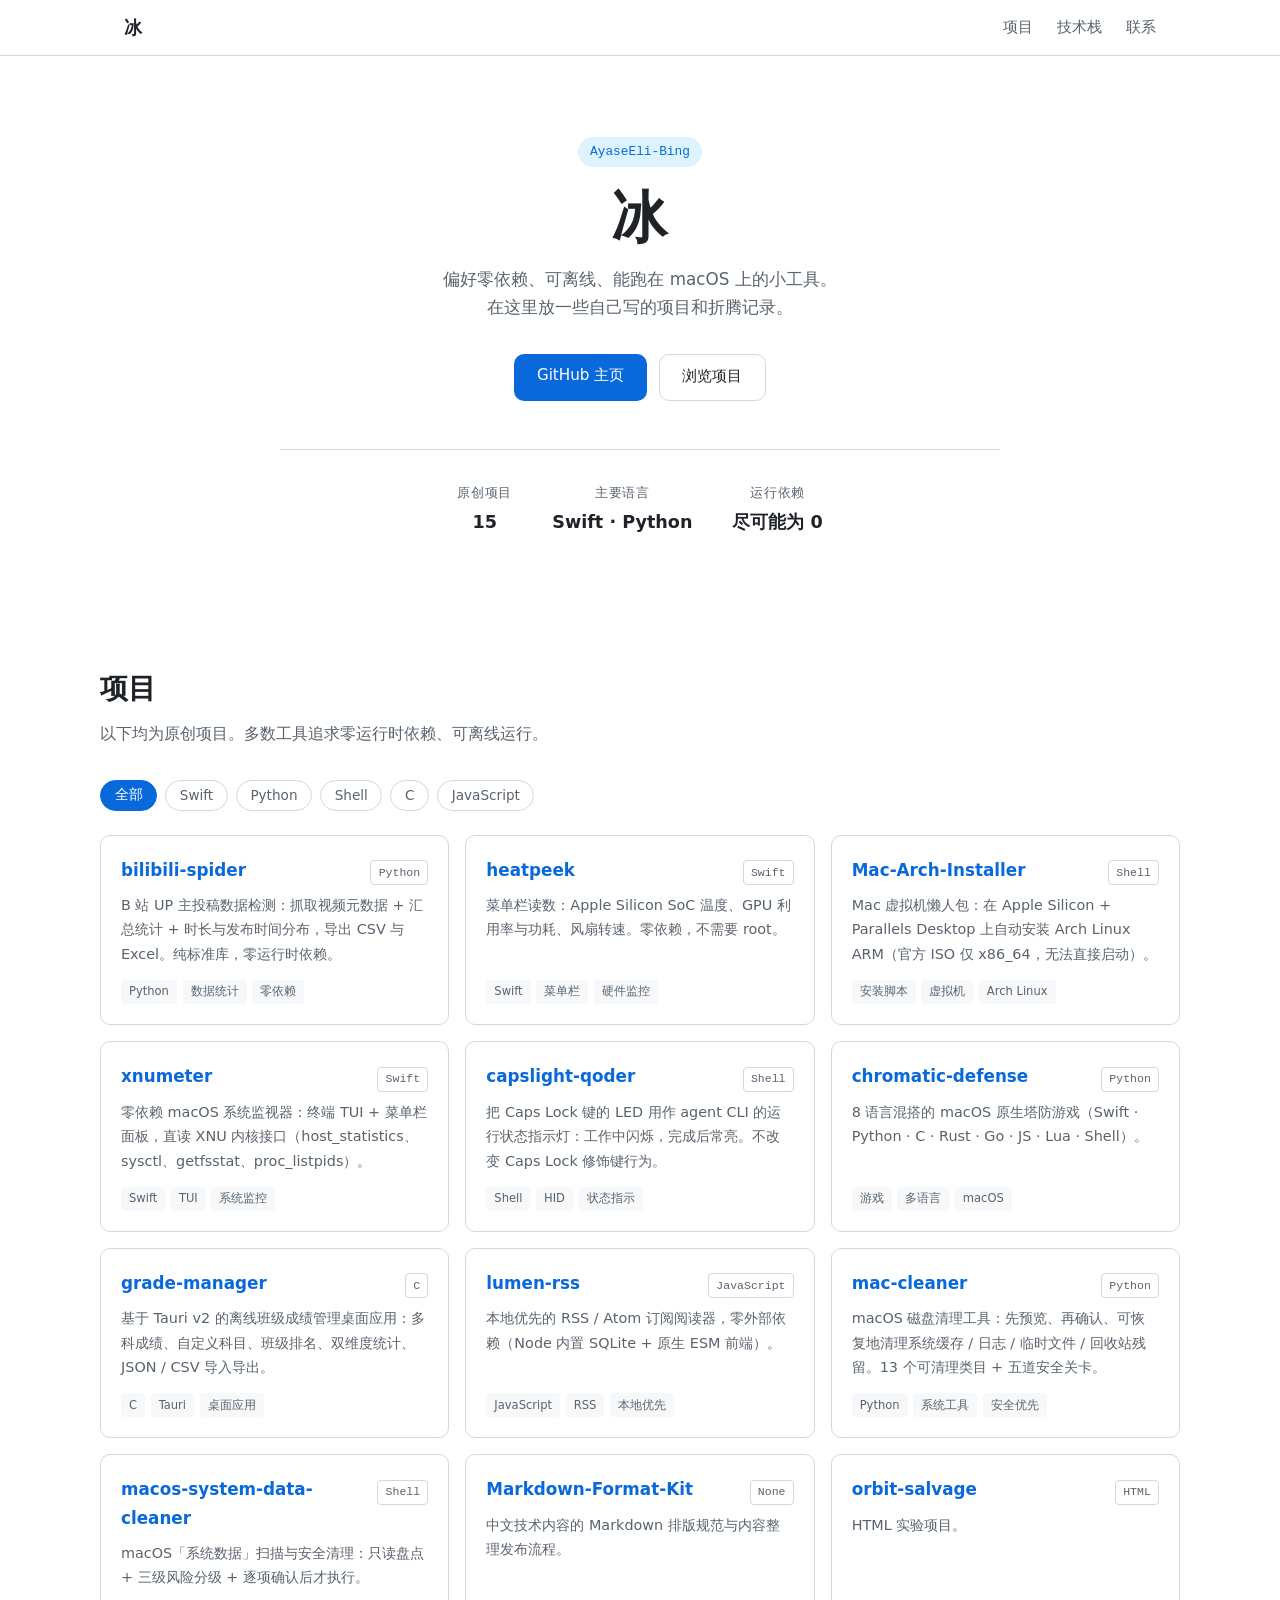
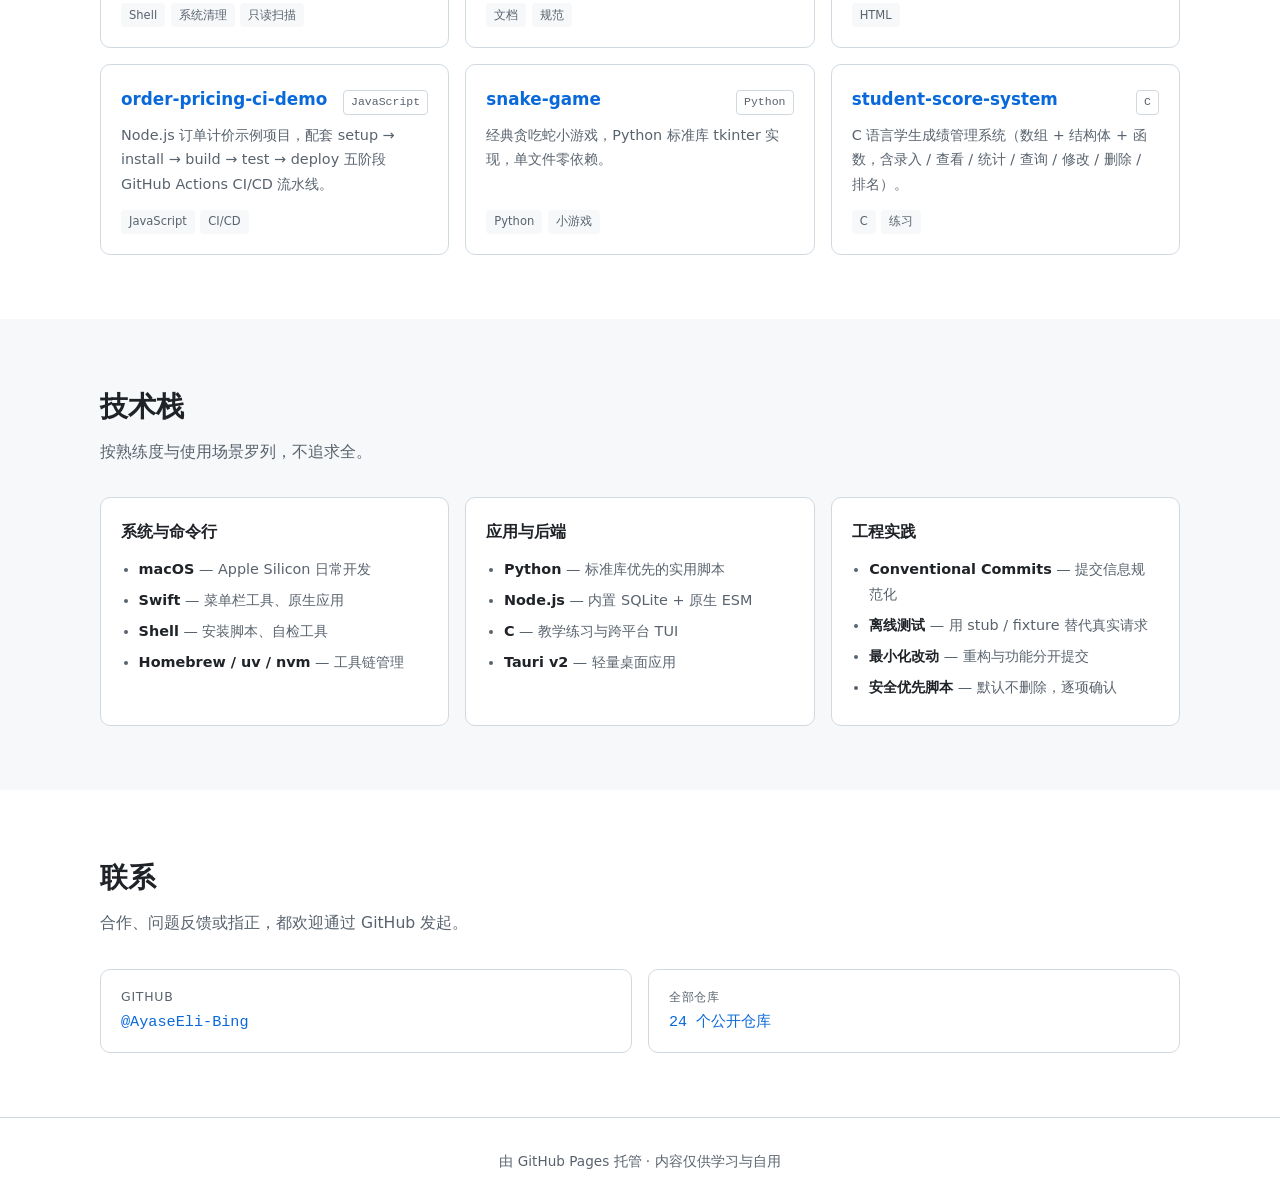
==== index.html @ fa88cecf "feat: 个人主页首版 纯静态单页站点，零构建步骤、零运行时依赖。  - Hero 区：昵称、技术取向与三个统计 - 项目区：15 个原创项目卡片，支持按语言筛选 - 技术栈与联系区块 - 跟随系统" ====
<!DOCTYPE html>
<html lang="zh-CN">
<head>
  <meta charset="UTF-8">
  <meta name="viewport" content="width=device-width, initial-scale=1.0">
  <title>冰 · AyaseEli-Bing</title>
  <meta name="description" content="冰的个人主页 —— macOS 工具、开源项目与技术笔记。">
  <link rel="stylesheet" href="./css/style.css">
</head>
<body>
  <header class="site-header">
    <nav class="nav">
      <a class="nav-brand" href="#top">冰</a>
      <div class="nav-links">
        <a href="#projects">项目</a>
        <a href="#stack">技术栈</a>
        <a href="#contact">联系</a>
      </div>
    </nav>
  </header>

  <main id="top">
    <!-- ========== Hero ========== -->
    <section class="hero">
      <div class="hero-inner">
        <div class="hero-badge">AyaseEli-Bing</div>
        <h1 class="hero-title">冰</h1>
        <p class="hero-subtitle">
          偏好零依赖、可离线、能跑在 macOS 上的小工具。<br>
          在这里放一些自己写的项目和折腾记录。
        </p>

        <div class="hero-actions">
          <a class="btn btn-primary" href="https://github.com/AyaseEli-Bing" target="_blank" rel="noopener noreferrer">GitHub 主页</a>
          <a class="btn btn-ghost" href="#projects">浏览项目</a>
        </div>

        <dl class="hero-stats">
          <div class="stat">
            <dt>原创项目</dt>
            <dd id="stat-projects">15</dd>
          </div>
          <div class="stat">
            <dt>主要语言</dt>
            <dd>Swift · Python</dd>
          </div>
          <div class="stat">
            <dt>运行依赖</dt>
            <dd>尽可能为 0</dd>
          </div>
        </dl>
      </div>
    </section>

    <!-- ========== 项目 ========== -->
    <section id="projects" class="section">
      <div class="section-inner">
        <h2 class="section-title">项目</h2>
        <p class="section-desc">
          以下均为原创项目。多数工具追求零运行时依赖、可离线运行。
        </p>

        <div class="filter-bar" role="group" aria-label="按语言筛选项目">
          <button class="filter-btn is-active" data-filter="all">全部</button>
          <button class="filter-btn" data-filter="Swift">Swift</button>
          <button class="filter-btn" data-filter="Python">Python</button>
          <button class="filter-btn" data-filter="Shell">Shell</button>
          <button class="filter-btn" data-filter="C">C</button>
          <button class="filter-btn" data-filter="JavaScript">JavaScript</button>
        </div>

        <div class="project-grid" id="project-grid">
          <!-- 卡片由 js/main.js 渲染；此处为无 JS 时的兜底提示 -->
          <noscript>
            <p class="noscript-note">
              项目列表依赖 JavaScript 渲染。你可以直接浏览
              <a href="https://github.com/AyaseEli-Bing?tab=repositories" target="_blank" rel="noopener noreferrer">GitHub 仓库列表</a>。
            </p>
          </noscript>
        </div>
      </div>
    </section>

    <!-- ========== 技术栈 ========== -->
    <section id="stack" class="section section-alt">
      <div class="section-inner">
        <h2 class="section-title">技术栈</h2>
        <p class="section-desc">按熟练度与使用场景罗列，不追求全。</p>

        <div class="stack-grid">
          <article class="stack-card">
            <h3>系统与命令行</h3>
            <ul>
              <li><strong>macOS</strong> — Apple Silicon 日常开发</li>
              <li><strong>Swift</strong> — 菜单栏工具、原生应用</li>
              <li><strong>Shell</strong> — 安装脚本、自检工具</li>
              <li><strong>Homebrew / uv / nvm</strong> — 工具链管理</li>
            </ul>
          </article>

          <article class="stack-card">
            <h3>应用与后端</h3>
            <ul>
              <li><strong>Python</strong> — 标准库优先的实用脚本</li>
              <li><strong>Node.js</strong> — 内置 SQLite + 原生 ESM</li>
              <li><strong>C</strong> — 教学练习与跨平台 TUI</li>
              <li><strong>Tauri v2</strong> — 轻量桌面应用</li>
            </ul>
          </article>

          <article class="stack-card">
            <h3>工程实践</h3>
            <ul>
              <li><strong>Conventional Commits</strong> — 提交信息规范化</li>
              <li><strong>离线测试</strong> — 用 stub / fixture 替代真实请求</li>
              <li><strong>最小化改动</strong> — 重构与功能分开提交</li>
              <li><strong>安全优先脚本</strong> — 默认不删除，逐项确认</li>
            </ul>
          </article>
        </div>
      </div>
    </section>

    <!-- ========== 联系 ========== -->
    <section id="contact" class="section">
      <div class="section-inner">
        <h2 class="section-title">联系</h2>
        <p class="section-desc">
          合作、问题反馈或指正，都欢迎通过 GitHub 发起。
        </p>
        <div class="contact-links">
          <a class="contact-link" href="https://github.com/AyaseEli-Bing" target="_blank" rel="noopener noreferrer">
            <span class="contact-label">GitHub</span>
            <span class="contact-value">@AyaseEli-Bing</span>
          </a>
          <a class="contact-link" href="https://github.com/AyaseEli-Bing?tab=repositories" target="_blank" rel="noopener noreferrer">
            <span class="contact-label">全部仓库</span>
            <span class="contact-value">24 个公开仓库</span>
          </a>
        </div>
      </div>
    </section>
  </main>

  <footer class="site-footer">
    <p>由 GitHub Pages 托管 · 内容仅供学习与自用</p>
  </footer>

  <script src="./js/projects.js"></script>
  <script src="./js/main.js"></script>
</body>
</html>
---- css/style.css ----
/* ============================================================
   冰的个人主页 · 样式表
   资源路径统一用相对路径：即使将来把站点迁到子路径
   （项目站 ayaseelibing.github.io/<repo>/），也不会出现 404。
   ============================================================ */

:root {
  --bg: #ffffff;
  --bg-alt: #f6f8fa;
  --fg: #1f2328;
  --fg-muted: #59636e;
  --border: #d1d9e0;
  --accent: #0969da;
  --accent-soft: #ddf4ff;
  --radius: 10px;
  --maxw: 1080px;
  --font: -apple-system, BlinkMacSystemFont, "Segoe UI", "PingFang SC",
          "Hiragino Sans GB", "Microsoft YaHei", system-ui, sans-serif;
  --mono: ui-monospace, SFMono-Regular, "SF Mono", Menlo, Consolas, monospace;
}

/* 跟随系统深色模式 */
@media (prefers-color-scheme: dark) {
  :root {
    --bg: #0d1117;
    --bg-alt: #151b23;
    --fg: #e6edf3;
    --fg-muted: #9198a1;
    --border: #3d444d;
    --accent: #4493f8;
    --accent-soft: #121d2f;
  }
}

* { box-sizing: border-box; }

html {
  scroll-behavior: smooth;
  /* 锚点跳转时给固定导航栏留出空间，避免标题被遮挡 */
  scroll-padding-top: 4rem;
}

body {
  margin: 0;
  font-family: var(--font);
  font-size: 16px;
  line-height: 1.7;
  color: var(--fg);
  background: var(--bg);
  -webkit-font-smoothing: antialiased;
}

/* ---------- 导航 ---------- */

.site-header {
  position: sticky;
  top: 0;
  z-index: 10;
  background: color-mix(in srgb, var(--bg) 85%, transparent);
  backdrop-filter: blur(12px);
  border-bottom: 1px solid var(--border);
}

.nav {
  max-width: var(--maxw);
  margin: 0 auto;
  padding: 0.75rem 1.5rem;
  display: flex;
  align-items: center;
  justify-content: space-between;
}

.nav-brand {
  font-weight: 700;
  font-size: 1.15rem;
  color: var(--fg);
  text-decoration: none;
  letter-spacing: 0.05em;
}

.nav-links {
  display: flex;
  gap: 1.5rem;
}

.nav-links a {
  color: var(--fg-muted);
  text-decoration: none;
  font-size: 0.95rem;
  transition: color 0.15s;
}

.nav-links a:hover { color: var(--accent); }

/* ---------- Hero ---------- */

.hero {
  padding: 5rem 1.5rem 4rem;
  text-align: center;
}

.hero-inner { max-width: 720px; margin: 0 auto; }

.hero-badge {
  display: inline-block;
  font-family: var(--mono);
  font-size: 0.8rem;
  color: var(--accent);
  background: var(--accent-soft);
  padding: 0.25rem 0.75rem;
  border-radius: 999px;
  margin-bottom: 1.25rem;
}

.hero-title {
  font-size: 3.5rem;
  margin: 0 0 1rem;
  line-height: 1.1;
  letter-spacing: 0.02em;
}

.hero-subtitle {
  color: var(--fg-muted);
  font-size: 1.05rem;
  margin: 0 0 2rem;
}

.hero-actions {
  display: flex;
  gap: 0.75rem;
  justify-content: center;
  flex-wrap: wrap;
  margin-bottom: 3rem;
}

.btn {
  display: inline-block;
  padding: 0.6rem 1.4rem;
  border-radius: var(--radius);
  text-decoration: none;
  font-size: 0.95rem;
  font-weight: 500;
  transition: transform 0.15s, box-shadow 0.15s, background 0.15s;
}

.btn:hover { transform: translateY(-1px); }

.btn-primary {
  background: var(--accent);
  color: #fff;
}
.btn-primary:hover { box-shadow: 0 4px 14px rgba(9, 105, 218, 0.3); }

.btn-ghost {
  border: 1px solid var(--border);
  color: var(--fg);
}
.btn-ghost:hover { border-color: var(--accent); color: var(--accent); }

.hero-stats {
  display: flex;
  justify-content: center;
  gap: 2.5rem;
  flex-wrap: wrap;
  margin: 0;
  padding-top: 2rem;
  border-top: 1px solid var(--border);
}

.stat { text-align: center; }
.stat dt {
  font-size: 0.8rem;
  color: var(--fg-muted);
  text-transform: uppercase;
  letter-spacing: 0.06em;
}
.stat dd {
  margin: 0.25rem 0 0;
  font-size: 1.1rem;
  font-weight: 600;
}

/* ---------- 区块 ---------- */

.section { padding: 4rem 1.5rem; }
.section-alt { background: var(--bg-alt); }

.section-inner { max-width: var(--maxw); margin: 0 auto; }

.section-title {
  font-size: 1.75rem;
  margin: 0 0 0.5rem;
}

.section-desc {
  color: var(--fg-muted);
  margin: 0 0 2rem;
  font-size: 0.98rem;
}

/* ---------- 筛选栏 ---------- */

.filter-bar {
  display: flex;
  gap: 0.5rem;
  flex-wrap: wrap;
  margin-bottom: 1.5rem;
}

.filter-btn {
  padding: 0.35rem 0.85rem;
  border: 1px solid var(--border);
  border-radius: 999px;
  background: transparent;
  color: var(--fg-muted);
  font-family: inherit;
  font-size: 0.85rem;
  cursor: pointer;
  transition: all 0.15s;
}

.filter-btn:hover { border-color: var(--accent); color: var(--accent); }

.filter-btn.is-active {
  background: var(--accent);
  border-color: var(--accent);
  color: #fff;
}

/* ---------- 项目卡片 ---------- */

.project-grid {
  display: grid;
  grid-template-columns: repeat(auto-fill, minmax(300px, 1fr));
  gap: 1rem;
}

.project-card {
  display: flex;
  flex-direction: column;
  padding: 1.25rem;
  border: 1px solid var(--border);
  border-radius: var(--radius);
  background: var(--bg);
  text-decoration: none;
  color: inherit;
  transition: border-color 0.15s, transform 0.15s, box-shadow 0.15s;
}

.project-card:hover {
  border-color: var(--accent);
  transform: translateY(-2px);
  box-shadow: 0 6px 20px rgba(0, 0, 0, 0.08);
}

.project-head {
  display: flex;
  align-items: baseline;
  justify-content: space-between;
  gap: 0.75rem;
  margin-bottom: 0.5rem;
}

.project-name {
  font-weight: 600;
  font-size: 1.05rem;
  color: var(--accent);
  word-break: break-word;
}

.project-lang {
  font-family: var(--mono);
  font-size: 0.72rem;
  color: var(--fg-muted);
  border: 1px solid var(--border);
  padding: 0.1rem 0.45rem;
  border-radius: 4px;
  white-space: nowrap;
  flex-shrink: 0;
}

.project-desc {
  font-size: 0.9rem;
  color: var(--fg-muted);
  margin: 0 0 0.85rem;
  flex-grow: 1;
}

.project-tags {
  display: flex;
  flex-wrap: wrap;
  gap: 0.35rem;
}

.tag {
  font-size: 0.72rem;
  color: var(--fg-muted);
  background: var(--bg-alt);
  padding: 0.15rem 0.5rem;
  border-radius: 4px;
}

.project-empty {
  grid-column: 1 / -1;
  text-align: center;
  color: var(--fg-muted);
  padding: 2.5rem 0;
}

.noscript-note {
  grid-column: 1 / -1;
  padding: 1rem;
  border: 1px solid var(--border);
  border-radius: var(--radius);
  color: var(--fg-muted);
}

/* ---------- 技术栈 ---------- */

.stack-grid {
  display: grid;
  grid-template-columns: repeat(auto-fit, minmax(260px, 1fr));
  gap: 1rem;
}

.stack-card {
  padding: 1.25rem;
  border: 1px solid var(--border);
  border-radius: var(--radius);
  background: var(--bg);
}

.stack-card h3 {
  margin: 0 0 0.75rem;
  font-size: 1rem;
}

.stack-card ul {
  margin: 0;
  padding-left: 1.1rem;
  font-size: 0.9rem;
  color: var(--fg-muted);
}

.stack-card li { margin-bottom: 0.4rem; }
.stack-card strong { color: var(--fg); font-weight: 600; }

/* ---------- 联系 ---------- */

.contact-links {
  display: grid;
  grid-template-columns: repeat(auto-fit, minmax(240px, 1fr));
  gap: 1rem;
}

.contact-link {
  display: flex;
  flex-direction: column;
  gap: 0.2rem;
  padding: 1rem 1.25rem;
  border: 1px solid var(--border);
  border-radius: var(--radius);
  text-decoration: none;
  transition: border-color 0.15s, transform 0.15s;
}

.contact-link:hover { border-color: var(--accent); transform: translateY(-2px); }

.contact-label {
  font-size: 0.78rem;
  color: var(--fg-muted);
  text-transform: uppercase;
  letter-spacing: 0.06em;
}

.contact-value {
  color: var(--accent);
  font-family: var(--mono);
  font-size: 0.95rem;
}

/* ---------- 页脚 ---------- */

.site-footer {
  border-top: 1px solid var(--border);
  padding: 2rem 1.5rem;
  text-align: center;
  color: var(--fg-muted);
  font-size: 0.85rem;
}

.site-footer p { margin: 0; }

/* ---------- 响应式 ---------- */

@media (max-width: 640px) {
  .hero { padding: 3.5rem 1.25rem 3rem; }
  .hero-title { font-size: 2.5rem; }
  .hero-stats { gap: 1.5rem; }
  .section { padding: 3rem 1.25rem; }
  .nav { padding: 0.75rem 1.25rem; }
  .nav-links { gap: 1rem; }
}

/* ---------- 无障碍：尊重减少动效偏好 ---------- */

@media (prefers-reduced-motion: reduce) {
  html { scroll-behavior: auto; }
  * { transition: none !important; }
}
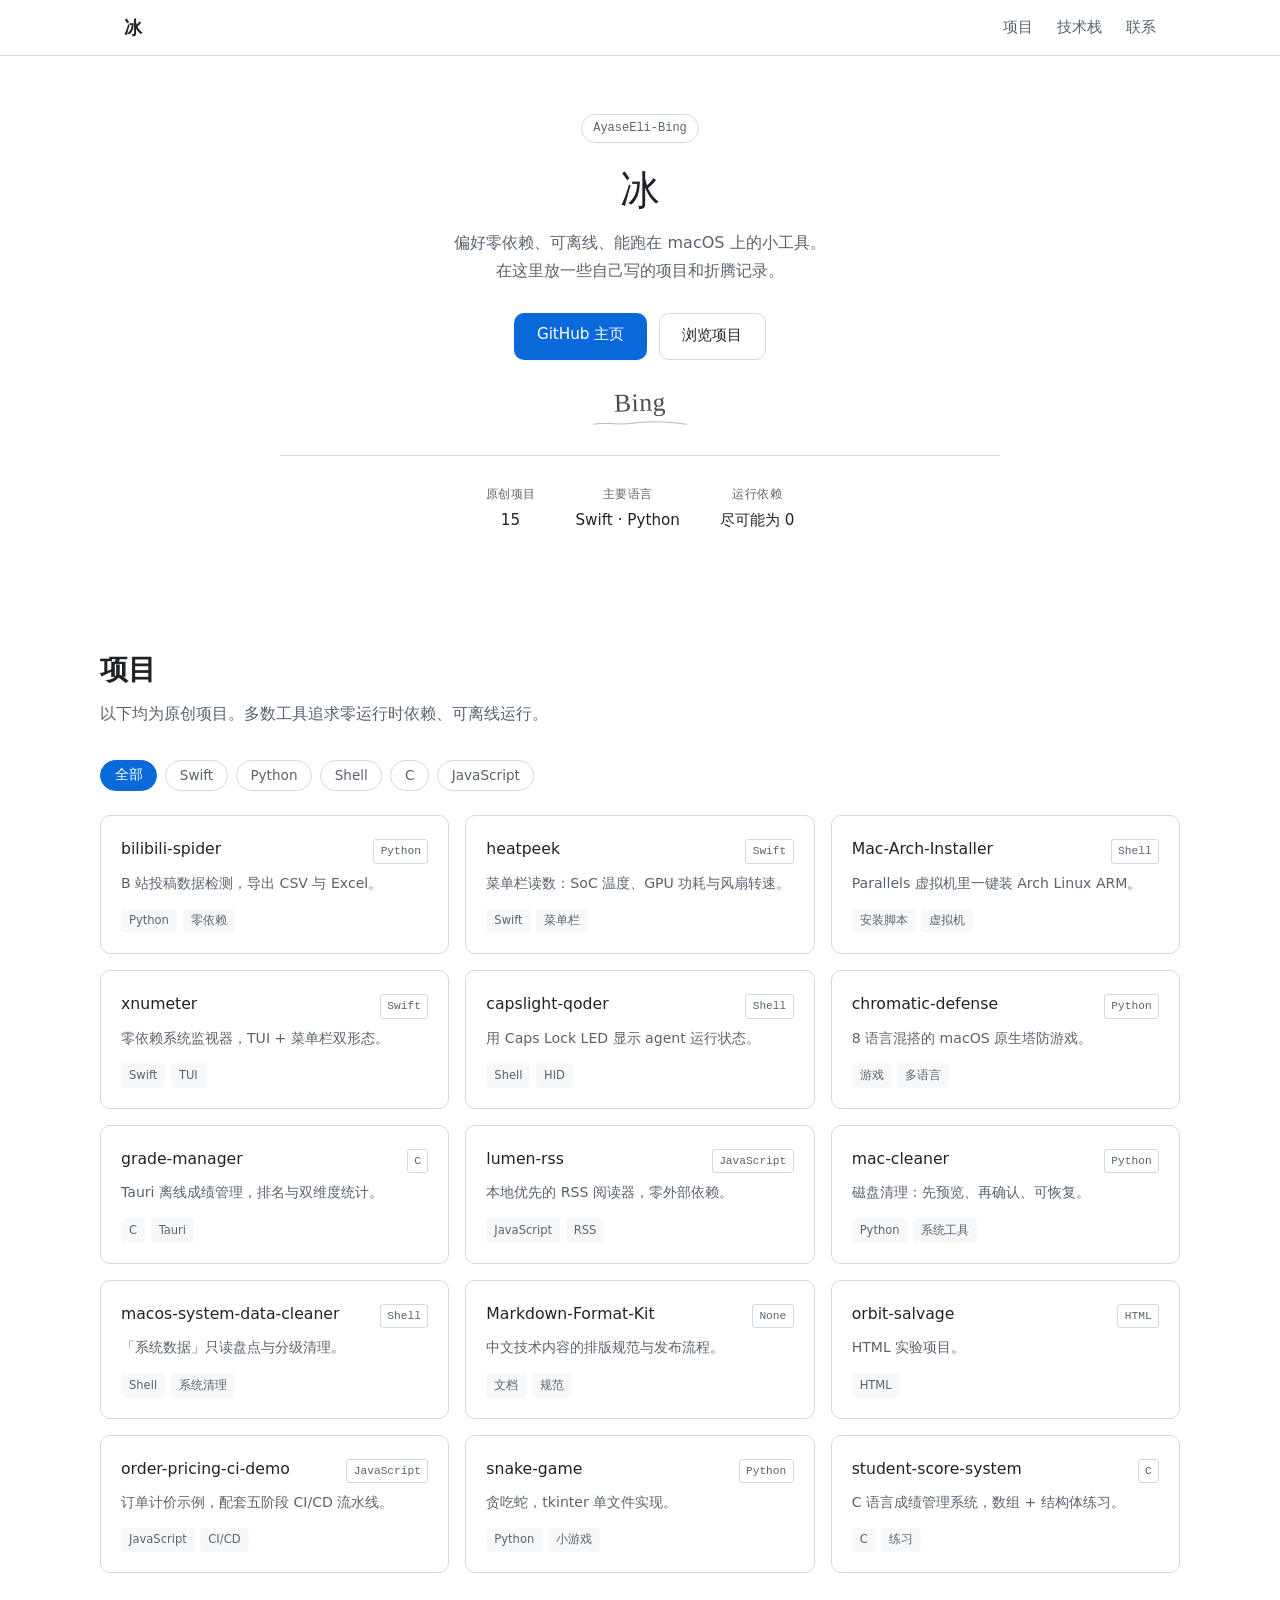
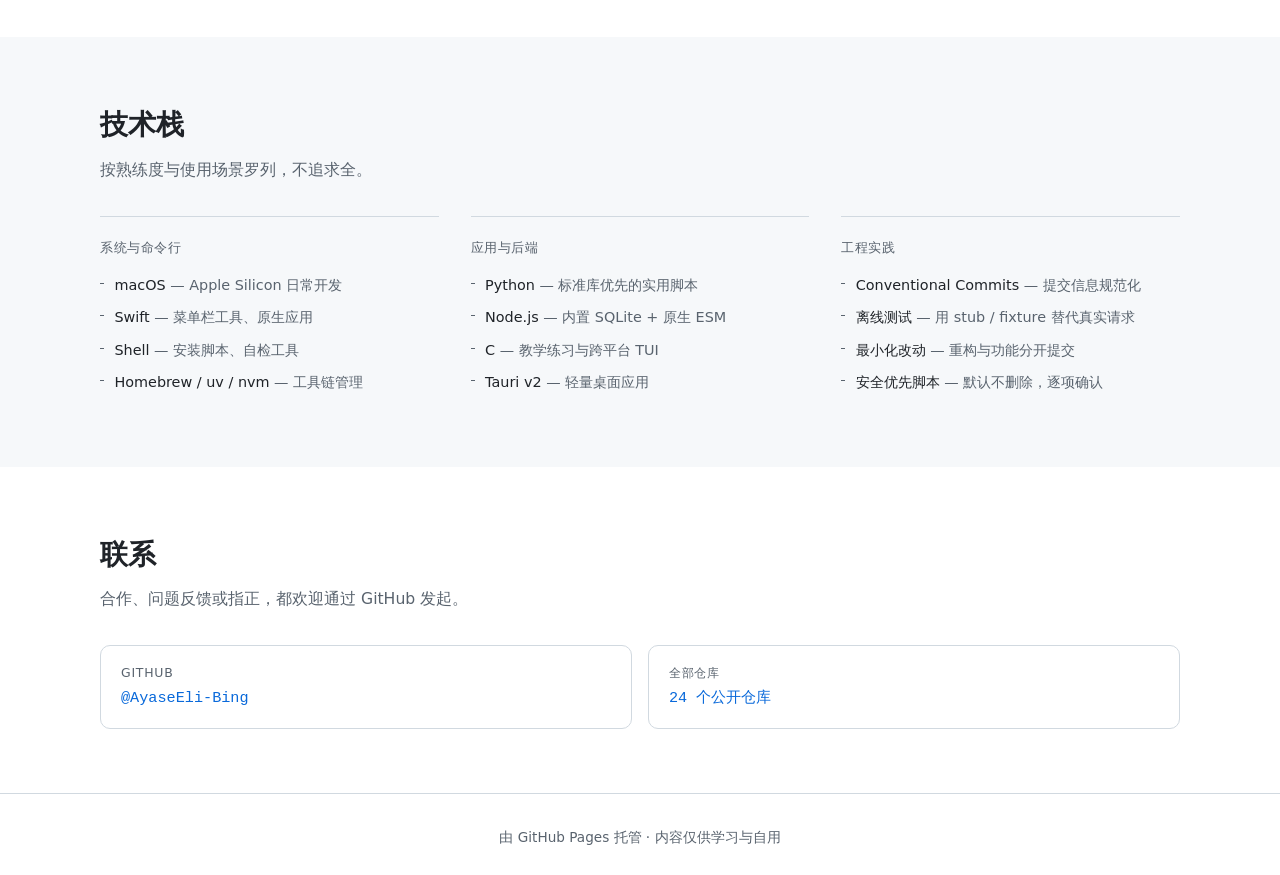
==== commit abf1a62a: "style: 收敛视觉比例，贴近极简型参考站点 借 paco.me / Lee Robinson 一类文字极简站点的取向调整四处：  - Hero 标题 3.5rem -> 2.5rem，徽章改为描边" ====
--- a/index.html
+++ b/index.html
@@ -34,6 +34,13 @@
           <a class="btn btn-primary" href="https://github.com/AyaseEli-Bing" target="_blank" rel="noopener noreferrer">GitHub 主页</a>
           <a class="btn btn-ghost" href="#projects">浏览项目</a>
         </div>
+
+        <p class="hero-signature" aria-label="签名：Bing">
+          <span class="sig-ink">Bing</span>
+          <svg class="sig-underline" viewBox="0 0 120 8" aria-hidden="true" focusable="false">
+            <path d="M2 5c14-3 30 1 46-1s38-4 70 1"/>
+          </svg>
+        </p>
 
         <dl class="hero-stats">
           <div class="stat">
--- a/css/style.css
+++ b/css/style.css
@@ -95,7 +95,7 @@
 /* ---------- Hero ---------- */
 
 .hero {
-  padding: 5rem 1.5rem 4rem;
+  padding: 3.5rem 1.5rem 3rem;
   text-align: center;
 }
 
@@ -104,25 +104,28 @@
 .hero-badge {
   display: inline-block;
   font-family: var(--mono);
-  font-size: 0.8rem;
-  color: var(--accent);
-  background: var(--accent-soft);
-  padding: 0.25rem 0.75rem;
+  font-size: 0.75rem;
+  color: var(--fg-muted);
+  background: transparent;
+  border: 1px solid var(--border);
+  padding: 0.2rem 0.7rem;
   border-radius: 999px;
-  margin-bottom: 1.25rem;
+  margin-bottom: 1.5rem;
 }
 
 .hero-title {
-  font-size: 3.5rem;
+  font-size: 2.5rem;
   margin: 0 0 1rem;
-  line-height: 1.1;
-  letter-spacing: 0.02em;
+  line-height: 1.15;
+  letter-spacing: 0.01em;
+  font-weight: 500;
 }
 
 .hero-subtitle {
   color: var(--fg-muted);
-  font-size: 1.05rem;
-  margin: 0 0 2rem;
+  font-size: 1rem;
+  margin: 0 0 1.75rem;
+  line-height: 1.75;
 }
 
 .hero-actions {
@@ -130,7 +133,41 @@
   gap: 0.75rem;
   justify-content: center;
   flex-wrap: wrap;
-  margin-bottom: 3rem;
+  margin-bottom: 1.75rem;
+}
+
+/* 签名：用真实文本 + 手写体字形，比手绘 path 更清晰可读 */
+.hero-signature {
+  margin: 0 auto 1.75rem;
+  display: inline-flex;
+  flex-direction: column;
+  align-items: center;
+  gap: 0.1rem;
+}
+
+.sig-ink {
+  font-family: "Segoe Script", "Bradley Hand", "Snell Roundhand",
+               "Brush Script MT", cursive;
+  font-size: 1.6rem;
+  line-height: 1.2;
+  color: var(--fg);
+  opacity: 0.8;
+  transform: rotate(-1.5deg);
+  letter-spacing: 0.02em;
+}
+
+.sig-underline {
+  width: 96px;
+  height: 7px;
+  overflow: visible;
+}
+
+.sig-underline path {
+  fill: none;
+  stroke: var(--fg);
+  stroke-width: 1;
+  stroke-linecap: round;
+  opacity: 0.4;
 }
 
 .btn {
@@ -163,21 +200,21 @@
   gap: 2.5rem;
   flex-wrap: wrap;
   margin: 0;
-  padding-top: 2rem;
+  padding-top: 1.75rem;
   border-top: 1px solid var(--border);
 }
 
 .stat { text-align: center; }
 .stat dt {
-  font-size: 0.8rem;
-  color: var(--fg-muted);
-  text-transform: uppercase;
-  letter-spacing: 0.06em;
+  font-size: 0.75rem;
+  color: var(--fg-muted);
+  letter-spacing: 0.04em;
 }
 .stat dd {
-  margin: 0.25rem 0 0;
-  font-size: 1.1rem;
-  font-weight: 600;
+  margin: 0.2rem 0 0;
+  font-size: 0.95rem;
+  font-weight: 500;
+  color: var(--fg);
 }
 
 /* ---------- 区块 ---------- */
@@ -253,6 +290,10 @@
   box-shadow: 0 6px 20px rgba(0, 0, 0, 0.08);
 }
 
+.project-card:hover .project-name {
+  color: var(--accent);
+}
+
 .project-head {
   display: flex;
   align-items: baseline;
@@ -262,28 +303,29 @@
 }
 
 .project-name {
-  font-weight: 600;
-  font-size: 1.05rem;
-  color: var(--accent);
+  font-weight: 500;
+  font-size: 0.98rem;
+  color: var(--fg);
   word-break: break-word;
 }
 
 .project-lang {
   font-family: var(--mono);
-  font-size: 0.72rem;
-  color: var(--fg-muted);
-  border: 1px solid var(--border);
-  padding: 0.1rem 0.45rem;
-  border-radius: 4px;
+  font-size: 0.7rem;
+  color: var(--fg-muted);
+  border: 1px solid var(--border);
+  padding: 0.1rem 0.4rem;
+  border-radius: 3px;
   white-space: nowrap;
   flex-shrink: 0;
 }
 
 .project-desc {
-  font-size: 0.9rem;
-  color: var(--fg-muted);
-  margin: 0 0 0.85rem;
+  font-size: 0.88rem;
+  color: var(--fg-muted);
+  margin: 0 0 0.9rem;
   flex-grow: 1;
+  line-height: 1.6;
 }
 
 .project-tags {
@@ -320,30 +362,52 @@
 .stack-grid {
   display: grid;
   grid-template-columns: repeat(auto-fit, minmax(260px, 1fr));
-  gap: 1rem;
-}
-
+  gap: 2rem;
+}
+
+/* 无边框：靠留白与顶部细分隔线区分区块，呼应文字极简型参考 */
 .stack-card {
-  padding: 1.25rem;
-  border: 1px solid var(--border);
-  border-radius: var(--radius);
-  background: var(--bg);
+  padding: 1.25rem 0 0;
+  border: 0;
+  border-top: 1px solid var(--border);
+  border-radius: 0;
+  background: transparent;
 }
 
 .stack-card h3 {
-  margin: 0 0 0.75rem;
-  font-size: 1rem;
+  margin: 0 0 0.85rem;
+  font-size: 0.82rem;
+  font-weight: 500;
+  color: var(--fg-muted);
+  letter-spacing: 0.04em;
 }
 
 .stack-card ul {
   margin: 0;
-  padding-left: 1.1rem;
+  padding-left: 0;
+  list-style: none;
   font-size: 0.9rem;
   color: var(--fg-muted);
 }
 
-.stack-card li { margin-bottom: 0.4rem; }
-.stack-card strong { color: var(--fg); font-weight: 600; }
+.stack-card li {
+  margin-bottom: 0.5rem;
+  padding-left: 0.9rem;
+  position: relative;
+}
+
+/* 用 CSS 小圆点代替列表符号，比默认实心方块轻 */
+.stack-card li::before {
+  content: "";
+  position: absolute;
+  left: 0;
+  top: 0.72em;
+  width: 4px;
+  height: 1px;
+  background: var(--fg-muted);
+}
+
+.stack-card strong { color: var(--fg); font-weight: 500; }
 
 /* ---------- 联系 ---------- */
 
